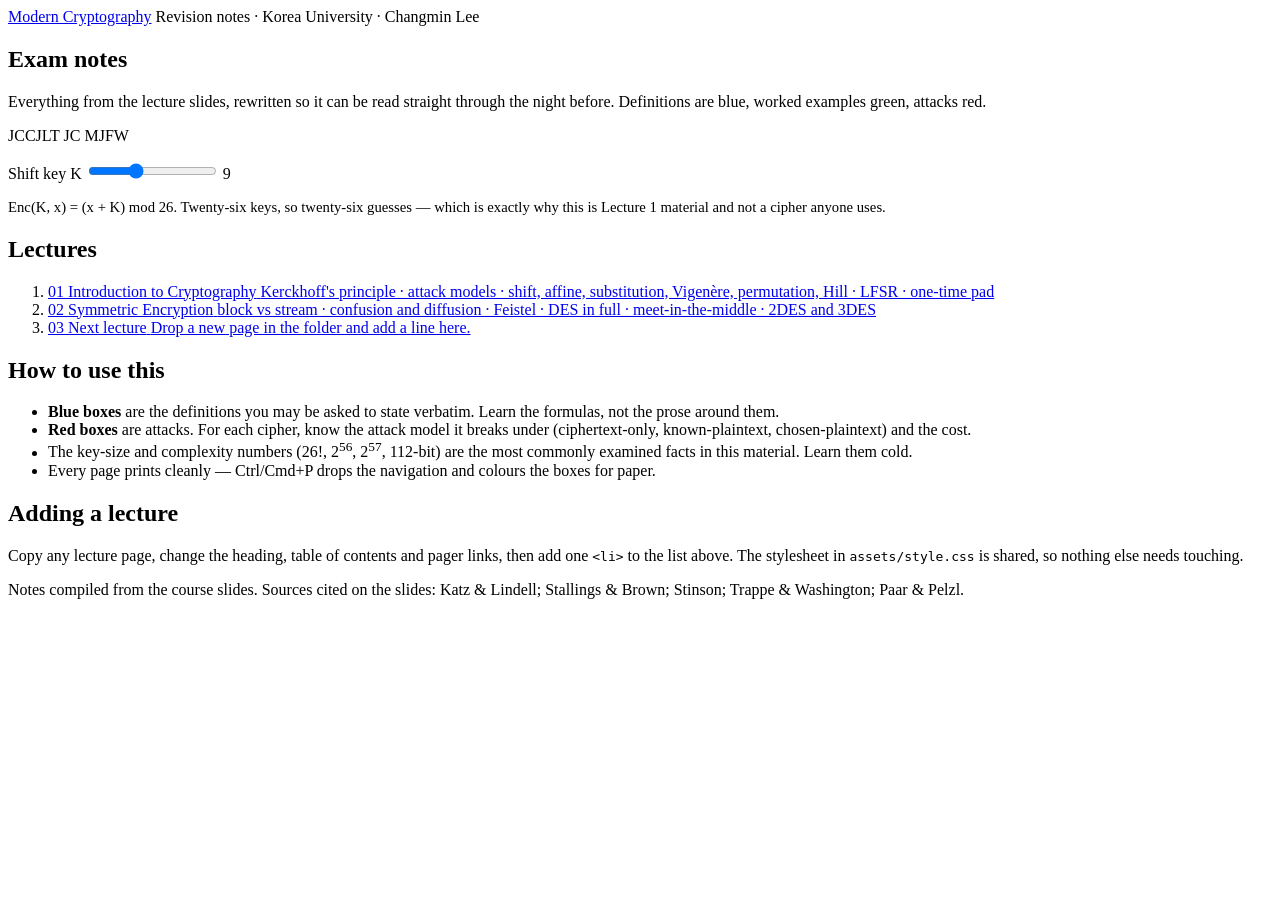
==== index.html @ 7abfcb85 "Rename index (1).html to index.html" ====
<!DOCTYPE html>
<html lang="en">
<head>
<meta charset="utf-8">
<meta name="viewport" content="width=device-width, initial-scale=1">
<title>Modern Cryptography — exam notes</title>
<meta name="description" content="Revision notes for Modern Cryptography (Korea University, Changmin Lee).">
<link rel="preconnect" href="https://fonts.googleapis.com">
<link rel="preconnect" href="https://fonts.gstatic.com" crossorigin>
<link href="https://fonts.googleapis.com/css2?family=JetBrains+Mono:wght@400;600&family=Source+Serif+4:opsz,wght@8..60,400;8..60,600&display=swap" rel="stylesheet">
<link rel="stylesheet" href="assets/style.css">
</head>
<body>

<header class="masthead">
  <div class="inner">
    <a class="home" href="index.html">Modern Cryptography</a>
    <span class="course">Revision notes · Korea University · Changmin Lee</span>
  </div>
</header>

<main class="layout">
  <div></div>
  <article>
    <h1>Exam notes</h1>
    <p class="standfirst">Everything from the lecture slides, rewritten so it can be read straight through the night before. Definitions are blue, worked examples green, attacks red.</p>

    <section class="cipher" aria-label="Shift cipher demonstration">
      <p class="cipher-line" id="cipherLine">ATTACK AT DAWN</p>
      <div class="cipher-controls">
        <label for="shift">Shift key K</label>
        <input type="range" id="shift" min="0" max="25" value="0" step="1">
        <output id="shiftOut" for="shift">0</output>
      </div>
      <p style="margin:1rem 0 0;font-size:0.92rem;color:var(--muted)">Enc(K, x) = (x + K) mod 26. Twenty-six keys, so twenty-six guesses — which is exactly why this is Lecture 1 material and not a cipher anyone uses.</p>
    </section>

    <h2>Lectures</h2>
    <ol class="deck">
      <li>
        <a href="01-introduction.html">
          <span class="num">01</span>
          <span>
            <span class="title">Introduction to Cryptography</span>
            <span class="topics">Kerckhoff's principle · attack models · shift, affine, substitution, Vigenère, permutation, Hill · LFSR · one-time pad</span>
          </span>
        </a>
      </li>
      <li>
        <a href="02-symmetric-encryption.html">
          <span class="num">02</span>
          <span>
            <span class="title">Symmetric Encryption</span>
            <span class="topics">block vs stream · confusion and diffusion · Feistel · DES in full · meet-in-the-middle · 2DES and 3DES</span>
          </span>
        </a>
      </li>
      <li>
        <span class="deck-slot">
          <a class="pending" aria-disabled="true" href="#">
            <span class="num">03</span>
            <span>
              <span class="title">Next lecture</span>
              <span class="topics">Drop a new page in the folder and add a line here.</span>
            </span>
          </a>
        </span>
      </li>
    </ol>

    <h2>How to use this</h2>
    <ul>
      <li><strong>Blue boxes</strong> are the definitions you may be asked to state verbatim. Learn the formulas, not the prose around them.</li>
      <li><strong>Red boxes</strong> are attacks. For each cipher, know the attack model it breaks under (ciphertext-only, known-plaintext, chosen-plaintext) and the cost.</li>
      <li>The key-size and complexity numbers (26!, 2<sup>56</sup>, 2<sup>57</sup>, 112-bit) are the most commonly examined facts in this material. Learn them cold.</li>
      <li>Every page prints cleanly — Ctrl/Cmd+P drops the navigation and colours the boxes for paper.</li>
    </ul>

    <h2>Adding a lecture</h2>
    <p>Copy any lecture page, change the heading, table of contents and pager links, then add one <code>&lt;li&gt;</code> to the list above. The stylesheet in <code>assets/style.css</code> is shared, so nothing else needs touching.</p>
  </article>
</main>

<footer class="site">
  <div class="inner">
    Notes compiled from the course slides. Sources cited on the slides: Katz &amp; Lindell; Stallings &amp; Brown; Stinson; Trappe &amp; Washington; Paar &amp; Pelzl.
  </div>
</footer>

<script>
(function () {
  var plain = "ATTACK AT DAWN";
  var line = document.getElementById("cipherLine");
  var slider = document.getElementById("shift");
  var out = document.getElementById("shiftOut");

  function shift(text, k) {
    return text.replace(/[A-Z]/g, function (c) {
      return String.fromCharCode(((c.charCodeAt(0) - 65 + k) % 26) + 65);
    });
  }
  function render() {
    var k = Number(slider.value);
    line.textContent = shift(plain, k);
    out.textContent = k;
  }
  slider.addEventListener("input", render);
  render();

  // One quiet pass through the key space on load, then stop.
  if (!window.matchMedia("(prefers-reduced-motion: reduce)").matches) {
    var k = 0;
    var t = setInterval(function () {
      k += 1;
      if (k > 9) { clearInterval(t); return; }
      slider.value = k;
      render();
    }, 110);
  }
})();
</script>

</body>
</html>
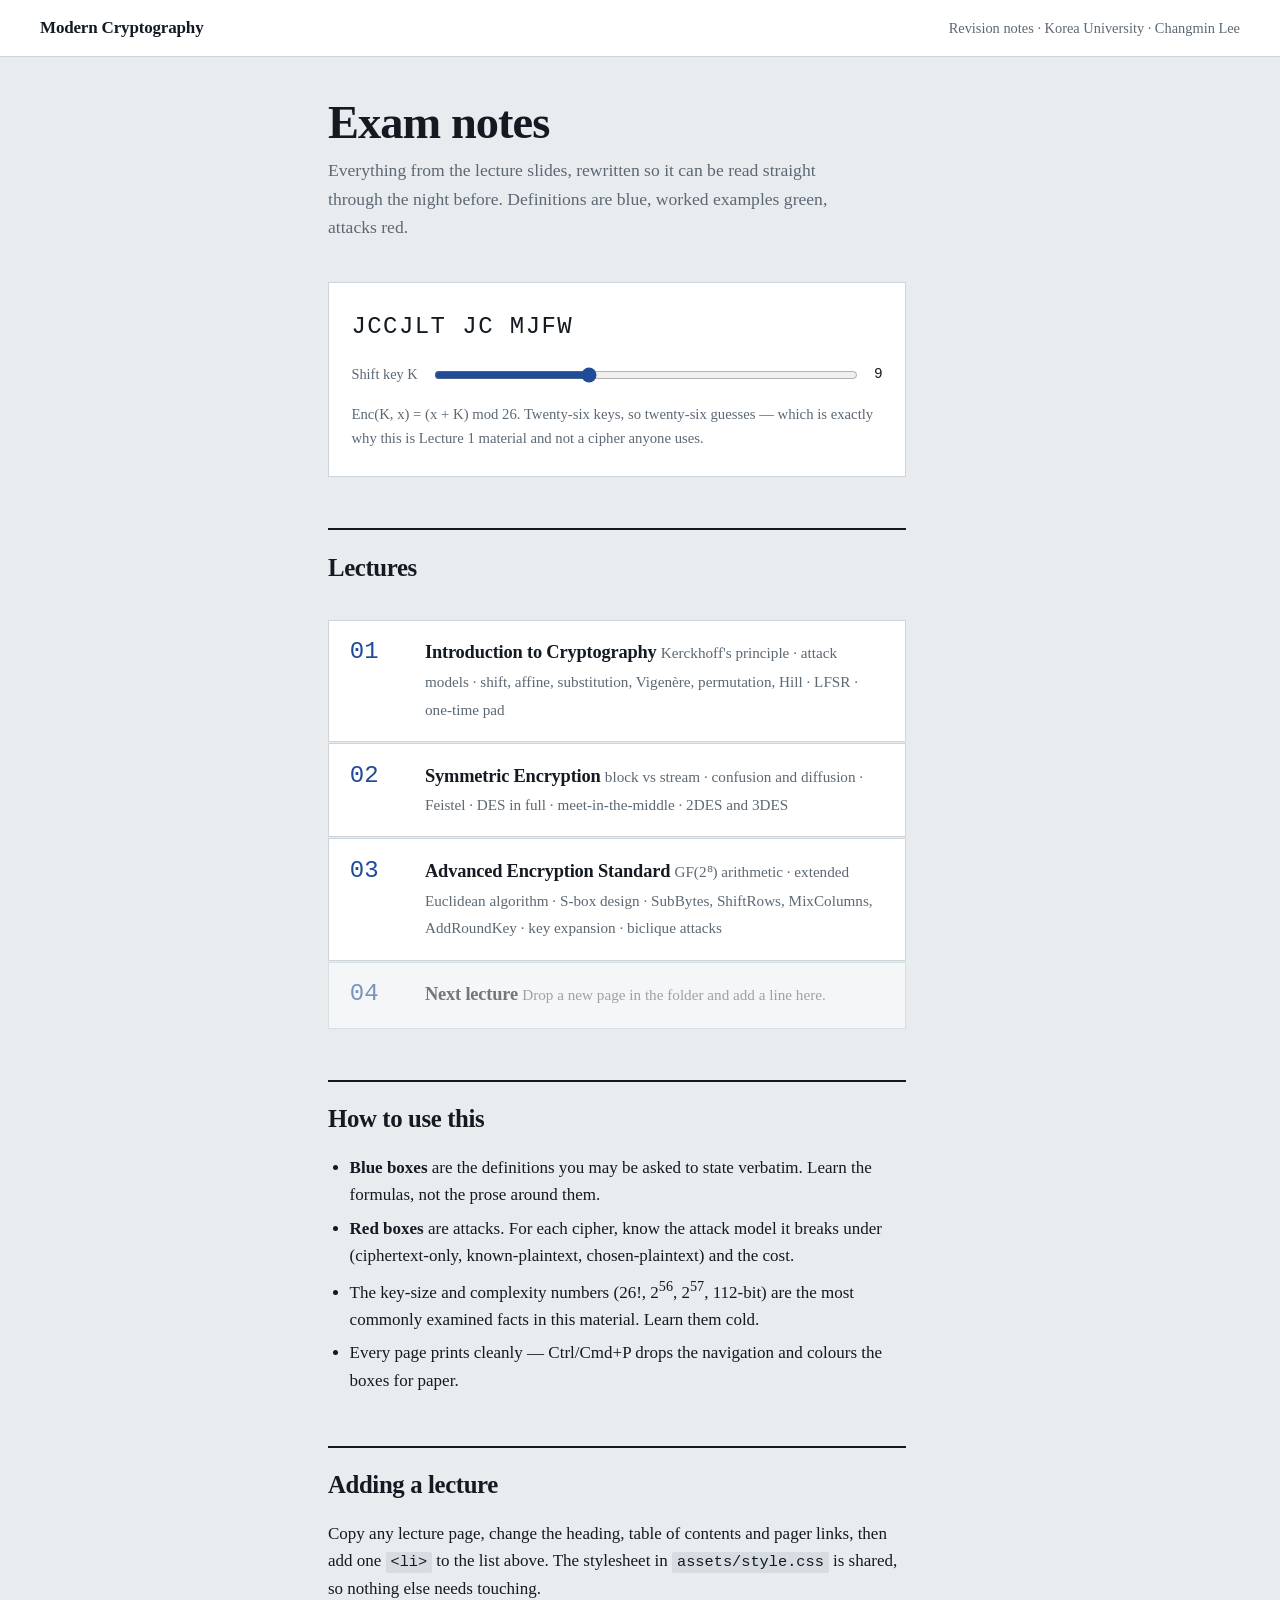
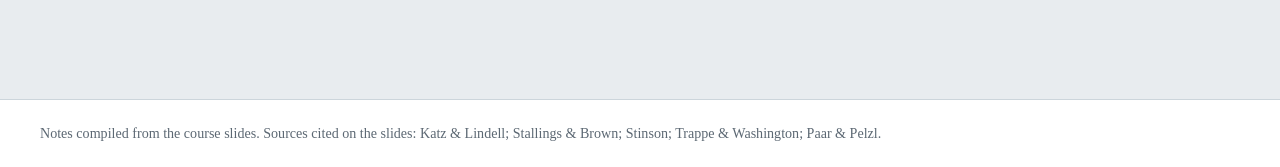
==== commit 0a74b23c: "needed" ====
--- a/index.html
+++ b/index.html
@@ -56,9 +56,18 @@
         </a>
       </li>
       <li>
+        <a href="03-aes.html">
+          <span class="num">03</span>
+          <span>
+            <span class="title">Advanced Encryption Standard</span>
+            <span class="topics">GF(2⁸) arithmetic · extended Euclidean algorithm · S-box design · SubBytes, ShiftRows, MixColumns, AddRoundKey · key expansion · biclique attacks</span>
+          </span>
+        </a>
+      </li>
+      <li>
         <span class="deck-slot">
           <a class="pending" aria-disabled="true" href="#">
-            <span class="num">03</span>
+            <span class="num">04</span>
             <span>
               <span class="title">Next lecture</span>
               <span class="topics">Drop a new page in the folder and add a line here.</span>
--- a/assets/style.css
+++ b/assets/style.css
@@ -0,0 +1,336 @@
+/* Modern Cryptography — exam notes
+   Colour semantics follow the lecture slides:
+   blue = definition, green = worked example, red = attack. */
+
+:root {
+  --paper:   #e8ecef;
+  --card:    #ffffff;
+  --ink:     #131a21;
+  --muted:   #5c6873;
+  --rule:    #ccd5db;
+  --def:     #1f4b99;
+  --def-bg:  #e7ecf7;
+  --ex:      #1b6349;
+  --ex-bg:   #e4f0ea;
+  --atk:     #a02a24;
+  --atk-bg:  #f7e7e5;
+  --tip:     #7a5310;
+  --tip-bg:  #f6eddb;
+  --measure: 68ch;
+}
+
+@media (prefers-color-scheme: dark) {
+  :root {
+    --paper:  #10161b;
+    --card:   #171f26;
+    --ink:    #e3e8ec;
+    --muted:  #93a1ac;
+    --rule:   #2c3841;
+    --def:    #8fb4ee;
+    --def-bg: #17243a;
+    --ex:     #7fc9a9;
+    --ex-bg:  #142a23;
+    --atk:    #ef9b94;
+    --atk-bg: #2e1b1a;
+    --tip:    #e0be7c;
+    --tip-bg: #2a2317;
+  }
+}
+
+*, *::before, *::after { box-sizing: border-box; }
+
+html { scroll-behavior: smooth; scroll-padding-top: 1.5rem; }
+@media (prefers-reduced-motion: reduce) {
+  html { scroll-behavior: auto; }
+  * { animation: none !important; transition: none !important; }
+}
+
+body {
+  margin: 0;
+  background: var(--paper);
+  color: var(--ink);
+  font-family: "Source Serif 4", Charter, Georgia, "Times New Roman", serif;
+  font-size: 1.0625rem;
+  line-height: 1.62;
+  -webkit-font-smoothing: antialiased;
+}
+
+code, kbd, .mono, table, .formula {
+  font-family: "JetBrains Mono", ui-monospace, SFMono-Regular, Menlo, Consolas, monospace;
+}
+
+a { color: var(--def); text-decoration-thickness: 1px; text-underline-offset: 2px; }
+a:focus-visible, button:focus-visible {
+  outline: 2px solid var(--def);
+  outline-offset: 3px;
+  border-radius: 2px;
+}
+
+/* ---------- shell ---------- */
+
+.masthead {
+  border-bottom: 1px solid var(--rule);
+  background: var(--card);
+}
+.masthead .inner {
+  max-width: 78rem;
+  margin: 0 auto;
+  padding: 0.9rem 1.5rem;
+  display: flex;
+  gap: 1rem;
+  align-items: baseline;
+  justify-content: space-between;
+  flex-wrap: wrap;
+}
+.masthead .home {
+  font-weight: 600;
+  letter-spacing: -0.01em;
+  text-decoration: none;
+  color: var(--ink);
+}
+.masthead .course { color: var(--muted); font-size: 0.9rem; }
+
+.layout {
+  max-width: 78rem;
+  margin: 0 auto;
+  padding: 2.5rem 1.5rem 5rem;
+  display: grid;
+  grid-template-columns: 15rem minmax(0, 1fr);
+  gap: 3rem;
+}
+@media (max-width: 62rem) {
+  .layout { grid-template-columns: minmax(0, 1fr); gap: 1.5rem; }
+}
+
+/* ---------- table of contents ---------- */
+
+.toc { font-size: 0.925rem; }
+.toc-sticky { position: sticky; top: 1.5rem; }
+.toc h2 {
+  font-size: 0.925rem;
+  margin: 0 0 0.6rem;
+  color: var(--muted);
+  font-weight: 600;
+}
+.toc ol { list-style: none; margin: 0; padding: 0; counter-reset: toc; }
+.toc li { counter-increment: toc; margin: 0.28rem 0; }
+.toc li a { text-decoration: none; color: var(--ink); display: block; padding-left: 1.9rem; text-indent: -1.9rem; }
+.toc li a::before {
+  content: counter(toc) ".";
+  color: var(--muted);
+  display: inline-block;
+  width: 1.6rem;
+  text-indent: 0;
+  font-variant-numeric: tabular-nums;
+}
+.toc li a:hover { color: var(--def); }
+@media (max-width: 62rem) {
+  .toc-sticky { position: static; }
+  .toc { background: var(--card); border: 1px solid var(--rule); padding: 1rem 1.2rem; }
+}
+
+/* ---------- article ---------- */
+
+article { max-width: var(--measure); }
+
+.lecture-no {
+  font-size: 0.9rem;
+  color: var(--muted);
+  margin: 0 0 0.35rem;
+  font-variant-numeric: tabular-nums;
+}
+
+h1 {
+  font-size: clamp(2rem, 4.5vw, 2.9rem);
+  line-height: 1.1;
+  letter-spacing: -0.02em;
+  margin: 0 0 0.5rem;
+  font-weight: 600;
+}
+
+.standfirst {
+  color: var(--muted);
+  font-size: 1.1rem;
+  margin: 0 0 2.5rem;
+  max-width: 60ch;
+}
+
+h2 {
+  font-size: 1.55rem;
+  letter-spacing: -0.015em;
+  font-weight: 600;
+  margin: 3.2rem 0 0.9rem;
+  padding-top: 1.1rem;
+  border-top: 2px solid var(--ink);
+}
+
+h3 {
+  font-size: 1.15rem;
+  font-weight: 600;
+  margin: 2rem 0 0.5rem;
+}
+
+p { margin: 0 0 1rem; }
+
+ul, ol { margin: 0 0 1rem; padding-left: 1.35rem; }
+li { margin: 0.35rem 0; }
+li > ul, li > ol { margin-top: 0.35rem; margin-bottom: 0.35rem; }
+
+strong { font-weight: 600; }
+
+/* ---------- callouts ---------- */
+
+.box {
+  border-left: 3px solid var(--rule);
+  background: var(--card);
+  padding: 1rem 1.2rem;
+  margin: 1.5rem 0;
+}
+.box > :last-child { margin-bottom: 0; }
+.box .label {
+  display: block;
+  font-family: inherit;
+  font-weight: 600;
+  font-size: 0.95rem;
+  margin-bottom: 0.45rem;
+}
+
+.box.def    { border-color: var(--def); background: var(--def-bg); }
+.box.def .label    { color: var(--def); }
+.box.ex     { border-color: var(--ex);  background: var(--ex-bg); }
+.box.ex .label     { color: var(--ex); }
+.box.attack { border-color: var(--atk); background: var(--atk-bg); }
+.box.attack .label { color: var(--atk); }
+.box.tip    { border-color: var(--tip); background: var(--tip-bg); }
+.box.tip .label    { color: var(--tip); }
+
+/* ---------- formulas ---------- */
+
+.formula {
+  background: var(--card);
+  border: 1px solid var(--rule);
+  padding: 0.85rem 1rem;
+  margin: 1.1rem 0;
+  font-size: 0.95rem;
+  line-height: 1.75;
+  overflow-x: auto;
+  white-space: pre;
+}
+.box .formula { background: transparent; border: none; padding: 0.2rem 0; }
+p code, li code, td code {
+  font-size: 0.9em;
+  background: rgba(127, 140, 152, 0.16);
+  padding: 0.08em 0.32em;
+  border-radius: 2px;
+}
+
+/* ---------- tables ---------- */
+
+.table-wrap { overflow-x: auto; margin: 1.3rem 0; }
+table {
+  border-collapse: collapse;
+  width: 100%;
+  font-size: 0.86rem;
+  background: var(--card);
+}
+caption {
+  caption-side: top;
+  text-align: left;
+  font-family: "Source Serif 4", Georgia, serif;
+  color: var(--muted);
+  font-size: 0.92rem;
+  padding-bottom: 0.45rem;
+}
+th, td {
+  border: 1px solid var(--rule);
+  padding: 0.42rem 0.6rem;
+  text-align: left;
+  vertical-align: top;
+}
+th { font-weight: 600; background: var(--def-bg); color: var(--def); }
+table.grid td, table.grid th { text-align: center; font-variant-numeric: tabular-nums; padding: 0.3rem 0.45rem; }
+table.prose { font-family: "Source Serif 4", Georgia, serif; font-size: 0.98rem; }
+
+/* ---------- lecture index cards ---------- */
+
+.deck { list-style: none; padding: 0; margin: 2rem 0 0; max-width: var(--measure); }
+.deck li { margin: 0 0 1px; }
+.deck a {
+  display: grid;
+  grid-template-columns: 3.5rem minmax(0, 1fr);
+  gap: 1.2rem;
+  padding: 1.1rem 1.3rem;
+  background: var(--card);
+  text-decoration: none;
+  color: var(--ink);
+  border: 1px solid var(--rule);
+  transition: border-color 120ms ease;
+}
+.deck a:hover { border-color: var(--def); }
+.deck .num {
+  font-family: "JetBrains Mono", monospace;
+  font-size: 1.5rem;
+  color: var(--def);
+  line-height: 1.2;
+}
+.deck .title { font-size: 1.15rem; font-weight: 600; letter-spacing: -0.01em; }
+.deck .topics { color: var(--muted); font-size: 0.95rem; margin-top: 0.15rem; }
+.deck .pending { opacity: 0.55; cursor: default; }
+.deck .pending:hover { border-color: var(--rule); }
+
+/* ---------- cipher strip on the index ---------- */
+
+.cipher {
+  background: var(--card);
+  border: 1px solid var(--rule);
+  padding: 1.6rem 1.4rem;
+  margin: 2.2rem 0 0;
+  max-width: var(--measure);
+}
+.cipher-line {
+  font-family: "JetBrains Mono", monospace;
+  font-size: clamp(1rem, 3.2vw, 1.5rem);
+  letter-spacing: 0.06em;
+  word-break: break-all;
+  margin: 0 0 1rem;
+  min-height: 1.4em;
+}
+.cipher-controls { display: flex; align-items: center; gap: 0.9rem; flex-wrap: wrap; font-size: 0.9rem; color: var(--muted); }
+.cipher-controls input[type="range"] { accent-color: var(--def); flex: 1 1 12rem; }
+.cipher-controls output { font-family: "JetBrains Mono", monospace; color: var(--ink); font-variant-numeric: tabular-nums; }
+
+/* ---------- pager ---------- */
+
+.pager {
+  display: flex;
+  justify-content: space-between;
+  gap: 1rem;
+  margin-top: 4rem;
+  padding-top: 1.2rem;
+  border-top: 1px solid var(--rule);
+  font-size: 0.95rem;
+  max-width: var(--measure);
+}
+.pager a { text-decoration: none; }
+.pager a:hover { text-decoration: underline; }
+.pager span { color: var(--muted); }
+
+footer.site {
+  border-top: 1px solid var(--rule);
+  background: var(--card);
+  color: var(--muted);
+  font-size: 0.88rem;
+}
+footer.site .inner { max-width: 78rem; margin: 0 auto; padding: 1.4rem 1.5rem; }
+
+/* ---------- print ---------- */
+
+@media print {
+  :root { --paper: #fff; --card: #fff; --ink: #000; --rule: #999; }
+  .masthead, .toc, .pager, footer.site, .cipher-controls { display: none; }
+  .layout { display: block; padding: 0; }
+  article { max-width: none; }
+  h2 { break-after: avoid; }
+  .box, .formula, table { break-inside: avoid; }
+  a { color: #000; text-decoration: none; }
+}
